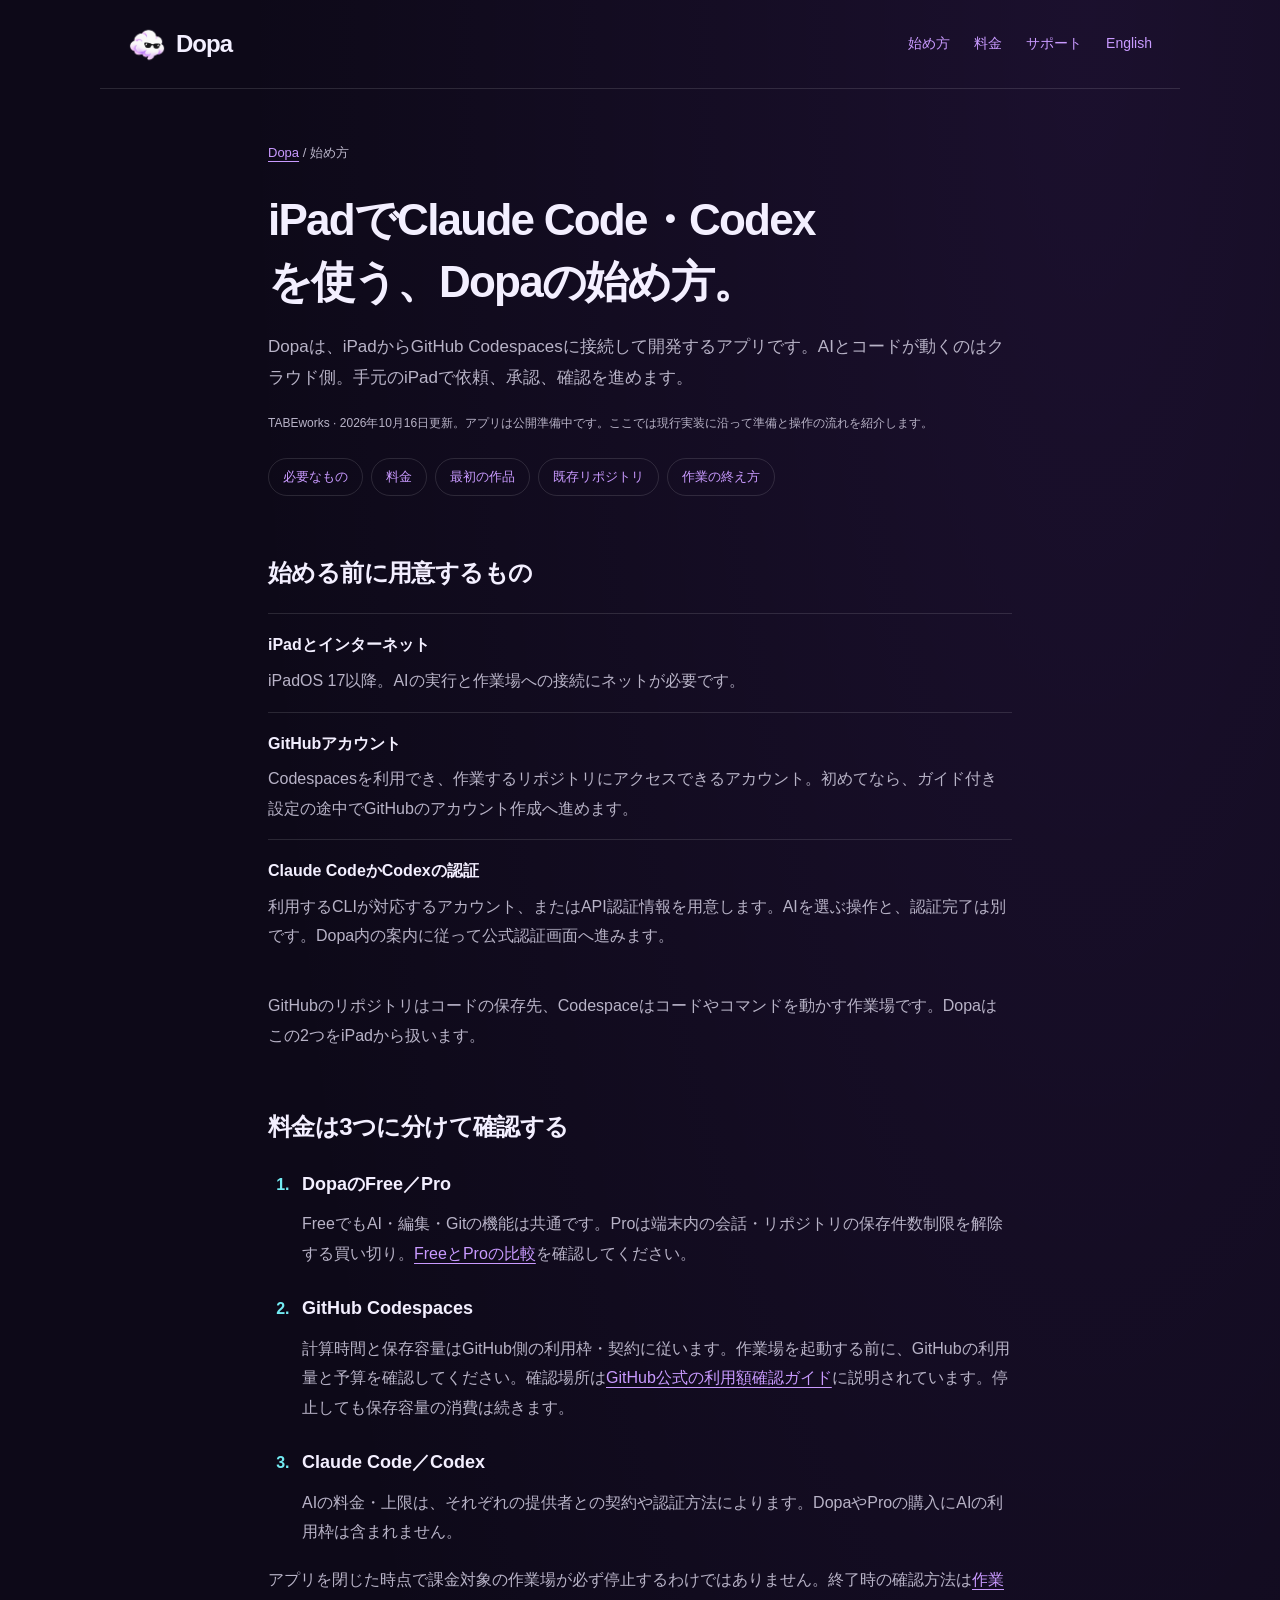
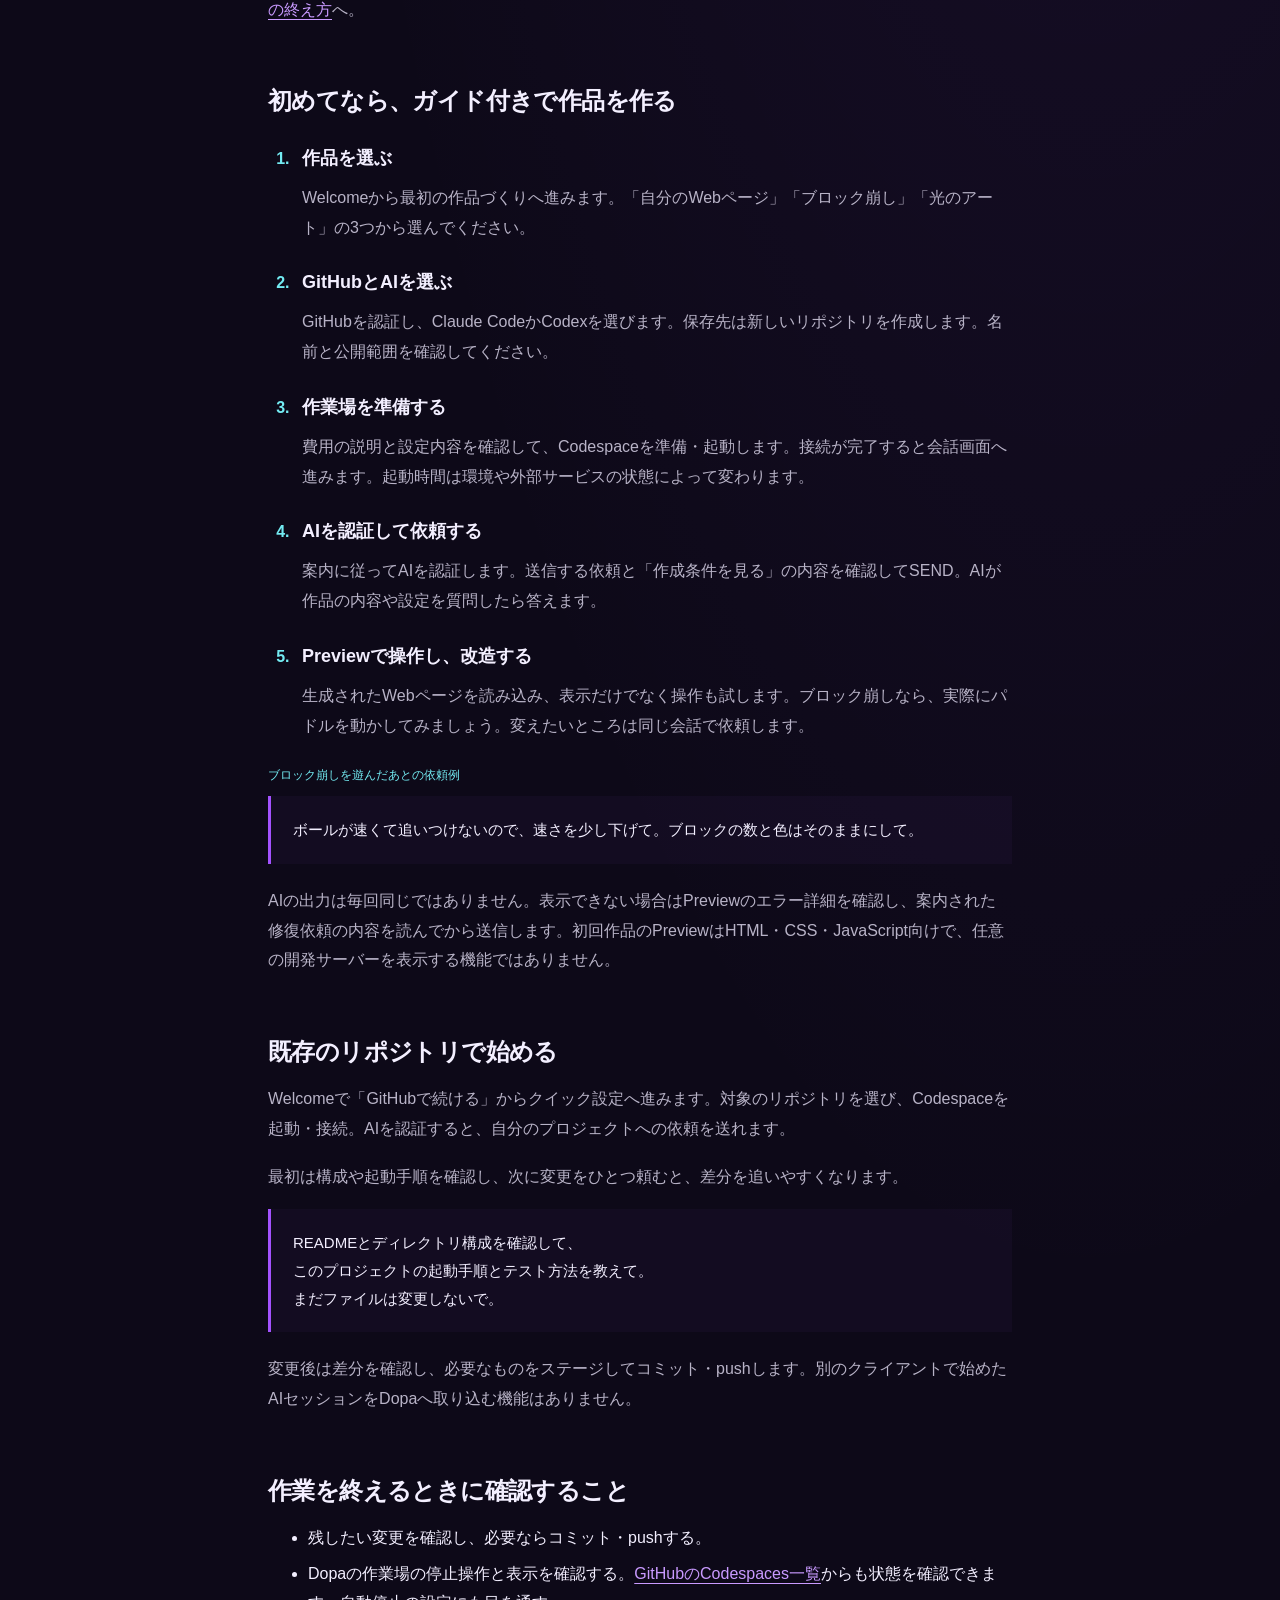
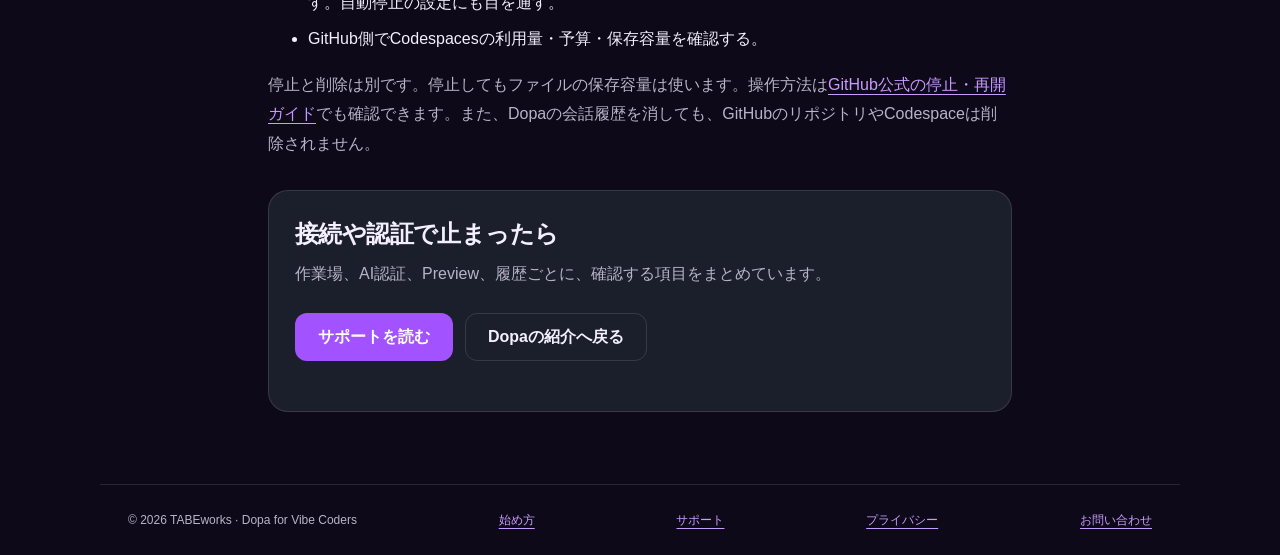
==== getting-started.html @ e8931ab4 "Clarify product content and add discoverable getting-started guide" ====
<!doctype html>
<html lang="ja">
<head>
<meta charset="utf-8">
<meta name="viewport" content="width=device-width,initial-scale=1">
<title>iPadでClaude Code・Codexを使うには？ Dopaの始め方</title>
<meta name="description" content="Dopaで最初の作品を作るまでの手順。iPad、GitHub Codespaces、AI認証の準備、外部サービスの料金、既存リポジトリの接続と作業後の停止を説明します。">
<meta name="theme-color" content="#0d0918">
<link rel="canonical" href="https://tabeworks.github.io/dopa-site/getting-started.html">
<meta property="og:type" content="website">
<meta property="og:site_name" content="Dopa for Vibe Coders">
<meta property="og:locale" content="ja_JP">
<meta property="og:title" content="iPadでClaude Code・Codexを使うには？ Dopaの始め方">
<meta property="og:description" content="Dopaで最初の作品を作るまでの手順。iPad、GitHub Codespaces、AI認証の準備、外部サービスの料金、既存リポジトリの接続と作業後の停止を説明します。">
<meta property="og:url" content="https://tabeworks.github.io/dopa-site/getting-started.html">
<meta property="og:image" content="https://tabeworks.github.io/dopa-site/assets/dopa.png">
<meta property="og:image:width" content="1280">
<meta property="og:image:height" content="1280">
<meta property="og:image:alt" content="Dopaのサングラスをかけたマスコット">
<meta name="twitter:card" content="summary">
<link rel="icon" href="assets/dopa.png">
<link rel="stylesheet" href="style.css?v=014a65d426fb">
</head>
<body>
<a class="skip" href="#main">本文へ / Skip to content</a>
<header class="site-header"><a class="brand" href="./"><img src="assets/dopa.png" alt="" width="38" height="38">Dopa</a><nav aria-label="メインナビゲーション"><a href="getting-started.html">始め方</a><a href="./#plans">料金</a><a href="support.html">サポート</a><a href="./#english" lang="en">English</a></nav></header>
<main id="main" class="guide">
  <nav class="breadcrumb" aria-label="パンくず"><a href="./">Dopa</a><span aria-hidden="true"> / </span><span>始め方</span></nav>
  <h1>iPadでClaude Code・Codexを使う、Dopaの始め方。</h1>
  <p class="lead">Dopaは、iPadからGitHub Codespacesに接続して開発するアプリです。AIとコードが動くのはクラウド側。手元のiPadで依頼、承認、確認を進めます。</p>
  <p class="note">TABEworks · 2026年10月16日更新。アプリは公開準備中です。ここでは現行実装に沿って準備と操作の流れを紹介します。</p>
  <nav class="jump-links" aria-label="このページの内容"><a href="#requirements">必要なもの</a><a href="#costs">料金</a><a href="#first-project">最初の作品</a><a href="#existing-project">既存リポジトリ</a><a href="#finish">作業の終え方</a></nav>

  <section id="requirements"><h2>始める前に用意するもの</h2><dl class="requirements-list"><div><dt>iPadとインターネット</dt><dd>iPadOS 17以降。AIの実行と作業場への接続にネットが必要です。</dd></div><div><dt>GitHubアカウント</dt><dd>Codespacesを利用でき、作業するリポジトリにアクセスできるアカウント。初めてなら、ガイド付き設定の途中でGitHubのアカウント作成へ進めます。</dd></div><div><dt>Claude CodeかCodexの認証</dt><dd>利用するCLIが対応するアカウント、またはAPI認証情報を用意します。AIを選ぶ操作と、認証完了は別です。Dopa内の案内に従って公式認証画面へ進みます。</dd></div></dl><p>GitHubのリポジトリはコードの保存先、Codespaceはコードやコマンドを動かす作業場です。Dopaはこの2つをiPadから扱います。</p></section>

  <section id="costs"><h2>料金は3つに分けて確認する</h2><ol class="guide-steps"><li><h3>DopaのFree／Pro</h3><p>FreeでもAI・編集・Gitの機能は共通です。Proは端末内の会話・リポジトリの保存件数制限を解除する買い切り。<a href="./#plans">FreeとProの比較</a>を確認してください。</p></li><li><h3>GitHub Codespaces</h3><p>計算時間と保存容量はGitHub側の利用枠・契約に従います。作業場を起動する前に、GitHubの利用量と予算を確認してください。確認場所は<a href="https://docs.github.com/en/billing/how-tos/products/estimate-spending">GitHub公式の利用額確認ガイド</a>に説明されています。停止しても保存容量の消費は続きます。</p></li><li><h3>Claude Code／Codex</h3><p>AIの料金・上限は、それぞれの提供者との契約や認証方法によります。DopaやProの購入にAIの利用枠は含まれません。</p></li></ol><p>アプリを閉じた時点で課金対象の作業場が必ず停止するわけではありません。終了時の確認方法は<a href="#finish">作業の終え方</a>へ。</p></section>

  <section id="first-project"><h2>初めてなら、ガイド付きで作品を作る</h2><ol class="guide-steps"><li><h3>作品を選ぶ</h3><p>Welcomeから最初の作品づくりへ進みます。「自分のWebページ」「ブロック崩し」「光のアート」の3つから選んでください。</p></li><li><h3>GitHubとAIを選ぶ</h3><p>GitHubを認証し、Claude CodeかCodexを選びます。保存先は新しいリポジトリを作成します。名前と公開範囲を確認してください。</p></li><li><h3>作業場を準備する</h3><p>費用の説明と設定内容を確認して、Codespaceを準備・起動します。接続が完了すると会話画面へ進みます。起動時間は環境や外部サービスの状態によって変わります。</p></li><li><h3>AIを認証して依頼する</h3><p>案内に従ってAIを認証します。送信する依頼と「作成条件を見る」の内容を確認してSEND。AIが作品の内容や設定を質問したら答えます。</p></li><li><h3>Previewで操作し、改造する</h3><p>生成されたWebページを読み込み、表示だけでなく操作も試します。ブロック崩しなら、実際にパドルを動かしてみましょう。変えたいところは同じ会話で依頼します。</p></li></ol><p class="example-label">ブロック崩しを遊んだあとの依頼例</p><blockquote class="request-example">ボールが速くて追いつけないので、速さを少し下げて。ブロックの数と色はそのままにして。</blockquote><p>AIの出力は毎回同じではありません。表示できない場合はPreviewのエラー詳細を確認し、案内された修復依頼の内容を読んでから送信します。初回作品のPreviewはHTML・CSS・JavaScript向けで、任意の開発サーバーを表示する機能ではありません。</p></section>

  <section id="existing-project"><h2>既存のリポジトリで始める</h2><p>Welcomeで「GitHubで続ける」からクイック設定へ進みます。対象のリポジトリを選び、Codespaceを起動・接続。AIを認証すると、自分のプロジェクトへの依頼を送れます。</p><p>最初は構成や起動手順を確認し、次に変更をひとつ頼むと、差分を追いやすくなります。</p><pre class="request-example">READMEとディレクトリ構成を確認して、
このプロジェクトの起動手順とテスト方法を教えて。
まだファイルは変更しないで。</pre><p>変更後は差分を確認し、必要なものをステージしてコミット・pushします。別のクライアントで始めたAIセッションをDopaへ取り込む機能はありません。</p></section>

  <section id="finish"><h2>作業を終えるときに確認すること</h2><ul><li>残したい変更を確認し、必要ならコミット・pushする。</li><li>Dopaの作業場の停止操作と表示を確認する。<a href="https://github.com/codespaces">GitHubのCodespaces一覧</a>からも状態を確認できます。自動停止の設定にも目を通す。</li><li>GitHub側でCodespacesの利用量・予算・保存容量を確認する。</li></ul><p>停止と削除は別です。停止してもファイルの保存容量は使います。操作方法は<a href="https://docs.github.com/en/codespaces/developing-in-a-codespace/stopping-and-starting-a-codespace">GitHub公式の停止・再開ガイド</a>でも確認できます。また、Dopaの会話履歴を消しても、GitHubのリポジトリやCodespaceは削除されません。</p></section>

  <section class="contact"><h2>接続や認証で止まったら</h2><p>作業場、AI認証、Preview、履歴ごとに、確認する項目をまとめています。</p><div class="actions"><a class="button" href="support.html">サポートを読む</a><a class="button secondary" href="./">Dopaの紹介へ戻る</a></div></section>
</main>
<footer class="site-footer"><p>© 2026 TABEworks · Dopa for Vibe Coders</p><a href="getting-started.html">始め方</a><a href="support.html">サポート</a><a href="privacy.html">プライバシー</a><a href="mailto:contact.tabeworks@gmail.com">お問い合わせ</a></footer>
</body>
</html>
---- style.css ----
:root{color-scheme:dark;--bg:#0d0918;--surface:#0b0e17;--raised:#1b1f2b;--accent:#a352ff;--link:#c99aff;--cyan:#73ebf2;--text:#f3efff;--muted:#b8b3c7;--border:#ffffff1f}
*{box-sizing:border-box}html{scroll-padding-top:24px}body{margin:0;background:var(--bg);color:var(--text);font-family:-apple-system,BlinkMacSystemFont,"Hiragino Sans","Noto Sans",Arial,sans-serif;line-height:1.85;background-image:radial-gradient(ellipse at 85% 0%,#a352ff18,transparent 55%)}a{color:var(--link);text-underline-offset:4px}a:hover{color:var(--cyan)}a:focus-visible,summary:focus-visible{outline:3px solid var(--cyan);outline-offset:6px;border-radius:4px}.skip{position:absolute;top:-100px;left:16px;z-index:2;background:var(--raised);padding:8px 16px}.skip:focus{top:16px}.site-header{max-width:1080px;margin:auto;padding:22px 28px;display:flex;align-items:center;justify-content:space-between;gap:24px;border-bottom:1px solid var(--border)}.brand{color:var(--text);text-decoration:none;font-weight:900;font-size:24px;letter-spacing:-1px;display:flex;align-items:center;gap:10px}.brand img{width:38px;height:38px;object-fit:contain}.site-header nav{display:flex;gap:24px;font-size:14px}.site-header nav a{text-decoration:none}main{max-width:800px;margin:auto;padding:52px 28px 72px}.eyebrow{font:700 12px/1.5 ui-monospace,SFMono-Regular,monospace;letter-spacing:.16em;color:var(--cyan);margin:0 0 14px}h1{font-size:clamp(32px,5.5vw,52px);line-height:1.22;letter-spacing:-.04em;margin:0 0 18px;text-wrap:balance}h2{font-size:24px;line-height:1.4;letter-spacing:-.025em;margin:48px 0 16px}h3{font-size:18px;margin:20px 0 8px}p{margin:0 0 18px;color:var(--muted)}.lead{font-size:17px}.hero{display:grid;grid-template-columns:1fr 220px;align-items:center;gap:24px;margin-bottom:38px}.hero .mascot{width:100%;height:auto;filter:drop-shadow(0 12px 35px #a352ff28)}/* Stepped corners and pointer share one silhouette, including on FAQ pages. */
.speech{--bubble-fill:#2a183f;position:relative;isolation:isolate;padding:16px 20px 28px;color:var(--text);font-weight:700;font-size:14px;line-height:1.65;text-align:center;text-wrap:balance;margin:0 0 4px;filter:drop-shadow(0 3px 0 #07050e)}
.speech::before,.speech::after{content:"";position:absolute;inset:0;z-index:-2;background:#a96cdb;clip-path:polygon(12px 0,calc(100% - 12px) 0,calc(100% - 12px) 4px,calc(100% - 4px) 4px,calc(100% - 4px) 12px,100% 12px,100% calc(100% - 28px),calc(100% - 4px) calc(100% - 28px),calc(100% - 4px) calc(100% - 20px),calc(100% - 12px) calc(100% - 20px),calc(100% - 12px) calc(100% - 16px),calc(50% + 8px) calc(100% - 16px),calc(50% + 8px) calc(100% - 8px),50% calc(100% - 8px),50% 100%,calc(50% - 8px) 100%,calc(50% - 8px) calc(100% - 16px),12px calc(100% - 16px),12px calc(100% - 20px),4px calc(100% - 20px),4px calc(100% - 28px),0 calc(100% - 28px),0 12px,4px 12px,4px 4px,12px 4px)}
.speech::after{inset:2px 2px 3px;background:var(--bubble-fill);z-index:-1}
.jump-links{display:flex;flex-wrap:wrap;gap:8px;margin-top:24px}.jump-links a{border:1px solid var(--border);padding:6px 14px;border-radius:999px;text-decoration:none;font-size:13px}.jump-links a:hover{background:var(--raised)}.notice{border-left:3px solid var(--cyan);padding:12px 18px;background:#73ebf207;margin:24px 0}.notice p:last-child{margin-bottom:0}.faq{border-top:1px solid var(--border)}details{border-bottom:1px solid var(--border);padding:19px 0}summary{cursor:pointer;font-weight:700;line-height:1.6;padding-right:12px}summary::marker{color:var(--accent)}details[open] summary{color:var(--link);margin-bottom:12px}details p,details ul{margin:10px 0 0;padding-left:20px;color:var(--muted)}details ol{padding-left:40px;color:var(--muted)}li+li{margin-top:6px}.contact{background:var(--raised);border:1px solid var(--border);border-radius:20px;padding:26px;margin-top:32px}.contact h2{margin:0 0 8px}.button{display:inline-flex;justify-content:center;align-items:center;background:var(--accent);border:1px solid transparent;border-radius:12px;color:white;text-decoration:none;font-weight:700;min-height:48px;padding:10px 22px;line-height:1.5}.button:hover{background:#8c3bea;color:white}.button.secondary{background:transparent;border-color:var(--border);color:var(--text)}.actions{display:flex;flex-wrap:wrap;gap:12px;margin:24px 0}.contact .email{overflow-wrap:anywhere}.report{border:1px solid var(--border);border-radius:12px;padding:18px;white-space:pre-wrap;font:13px/1.9 ui-monospace,SFMono-Regular,monospace;color:var(--muted);margin:20px 0}.secret{display:flex;align-items:center;gap:14px;border-top:1px solid var(--border);padding-top:16px}.secret img{width:64px;height:64px;object-fit:contain;flex-shrink:0}.secret p{font-size:13px;margin:0}.language-section{margin-top:64px;padding-top:36px;border-top:1px solid #a352ff66}.language-section h2{margin-top:0}.site-footer{border-top:1px solid var(--border);max-width:1080px;margin:auto;padding:24px 28px;display:flex;flex-wrap:wrap;justify-content:space-between;gap:12px;color:var(--muted);font-size:12px}.site-footer p{margin:0}.big-link{display:block;text-decoration:none;border-top:1px solid var(--border);padding:24px 0}.big-link strong{display:block;color:var(--text);font-size:23px}.big-link span{color:var(--muted);font-size:14px}.big-link:hover strong{color:var(--cyan)}@media(max-width:620px){.site-header{padding:18px 20px;gap:12px}.site-header nav{gap:16px;font-size:12px}main{padding:32px 20px 48px}.hero,.hero aside{width:160px;justify-self:end}.hero h1{max-width:14em}.contact{padding:20px}.language-section{margin-top:48px}.site-footer{padding:22px 20px}.jump-links{margin-top:18px}}

/* Product pages */
.home{max-width:1120px;padding-top:54px}
.home .hero{grid-template-columns:minmax(0,1fr) 220px;gap:48px;margin-bottom:48px}
.home h1{font-size:clamp(32px,4.3vw,50px);line-height:1.3;letter-spacing:-.035em}
.home .hero aside{width:100%;max-width:220px;justify-self:center}
.home .hero .mascot{display:block;max-width:220px}
.brand-line{font-size:13px;letter-spacing:.05em}
.hero-requirements{font-size:12px;max-width:600px;margin:18px 0 0}
.home-section{padding:56px 0;border-top:1px solid var(--border);scroll-margin-top:28px}
.home-section h2{font-size:clamp(25px,3vw,36px);line-height:1.4;margin:0 0 22px}
.section-intro{max-width:760px;margin-bottom:28px}
.setup-flow{display:flex;align-items:center;flex-wrap:wrap;gap:24px;margin:28px 0;padding:22px;border:1px solid #73ebf22b;background:#73ebf205}
.setup-flow>span{font-size:17px;font-weight:700}
.setup-detail{display:block;font-size:12px;font-weight:400;color:var(--muted);margin-top:4px}
.setup-flow .setup-arrow{color:var(--cyan)}
.workflow-steps{display:grid;grid-template-columns:repeat(3,minmax(0,1fr));gap:32px;list-style:none;counter-reset:workflow;padding:0;margin:32px 0 0}
.workflow-steps li{counter-increment:workflow}
.workflow-steps li::before{content:"0" counter(workflow);font:600 13px ui-monospace,SFMono-Regular,monospace;color:var(--cyan)}
.workflow-steps h3{margin:12px 0 8px}
.workflow-steps p,.entry-paths p{font-size:14px}
.section-footnote,.note{font-size:12px;color:var(--muted)}
.section-footnote{margin:20px 0 0;max-width:800px}
.entry-paths{display:grid;grid-template-columns:repeat(2,minmax(0,1fr));gap:48px}
.entry-paths h3{margin:8px 0 14px}
.project-list{list-style:none;padding:0;margin:24px 0}
.project-list li{padding:12px 0;border-top:1px solid var(--border)}
.project-list strong,.project-list span{display:block;font-size:14px}
.project-list span{color:var(--muted);margin-top:3px}
.example-label{font-size:12px;color:var(--cyan);margin:24px 0 10px}
.request-example{margin:0 0 22px;padding:20px 22px;border-left:3px solid var(--accent);background:#a352ff0a;color:var(--text);font:inherit;font-size:15px;white-space:pre-wrap;overflow-wrap:anywhere}
.table-wrap{overflow-x:auto}
.plan-table{width:100%;border-collapse:collapse;text-align:left;font-size:14px;line-height:1.7}
.plan-table caption{text-align:left;color:var(--muted);font-size:12px;margin-bottom:12px}
.plan-table th,.plan-table td{padding:16px;border-bottom:1px solid var(--border);vertical-align:top}
.plan-table thead th{background:#a352ff12;color:var(--text)}
.plan-table tbody th{font-weight:500;width:38%}
.plan-table td{color:var(--muted);width:31%}
.home .notice{font-size:14px}
.text-link{font-size:14px;font-weight:600}
.companion{display:grid;grid-template-columns:180px minmax(0,1fr);align-items:center;gap:48px}
.companion-art{width:180px;max-width:100%;justify-self:center}
.companion-art img{width:100%;max-width:180px;height:auto;display:block}
.companion h2{font-size:28px}
.companion p{font-size:14px}
.closing-cta{padding:48px 0}
.closing-cta h2{margin:0 0 16px;font-size:28px}
.english-summary{max-width:800px}
.english-summary p{font-size:14px}
.store-cta{display:flex;align-items:center;flex-wrap:wrap;gap:10px 14px;margin:22px 0 16px}
.store-button{display:inline-flex;align-items:center;gap:14px;min-height:64px;max-width:100%;padding:12px 18px;border:1px solid #ffffff80;border-radius:12px;background:#050507;color:#fff;text-decoration:none;line-height:1.4}
.store-button:hover{background:#1b1724;border-color:var(--cyan);color:#fff}
.store-button svg{flex-shrink:0}
.store-caption{display:block;font-size:10px;font-weight:500;letter-spacing:.03em}
.store-title{display:block;margin-top:3px;font-size:16px;font-weight:700}
.store-status{font-size:11px;color:var(--muted)}
.breadcrumb{font-size:13px;color:var(--muted);margin-bottom:24px}
.guide h1{font-size:clamp(30px,4.2vw,44px);line-height:1.4}
.guide section{scroll-margin-top:24px}
.guide h2{padding-top:12px}
.requirements-list{margin:24px 0}
.requirements-list>div{padding:16px 0;border-top:1px solid var(--border)}
.requirements-list dt{font-weight:700}
.requirements-list dd{margin:6px 0 0;color:var(--muted)}
.guide-steps{padding-left:26px}
.guide-steps li{padding-left:8px;margin-top:24px}
.guide-steps li::marker{color:var(--cyan);font-weight:700}
.guide-steps h3{margin-bottom:8px}
.guide .contact h2{padding:0}
@media(max-width:760px){.home .hero{grid-template-columns:minmax(0,1fr) 170px;gap:20px}.workflow-steps{gap:20px}.entry-paths{gap:28px}.site-header nav{gap:16px}}
@media(max-width:620px){.home{padding-top:32px}.site-header{align-items:flex-start;flex-wrap:wrap}.site-header nav{flex-wrap:wrap;gap:12px 18px;font-size:12px}.home .hero{grid-template-columns:1fr;gap:22px;margin-bottom:30px}.home .hero aside{max-width:160px}.home h1{font-size:32px}.home-section{padding:40px 0}.workflow-steps{grid-template-columns:1fr;gap:20px}.workflow-steps h3{display:inline;margin-left:12px}.workflow-steps p{margin:10px 0 0}.entry-paths{grid-template-columns:1fr;gap:32px}.plan-table{font-size:12px}.plan-table th,.plan-table td{padding:12px 8px}.companion{grid-template-columns:1fr;gap:20px}.companion-art{width:150px}.companion h2{font-size:25px}.setup-flow{gap:16px;padding:18px}.setup-flow>span{font-size:15px}.setup-detail{font-size:11px}.closing-cta{padding:36px 0}.closing-cta h2{font-size:25px}}
@media(max-width:360px){.store-button{padding-inline:14px;gap:10px}.store-title{font-size:14px}.home h1{font-size:28px}}
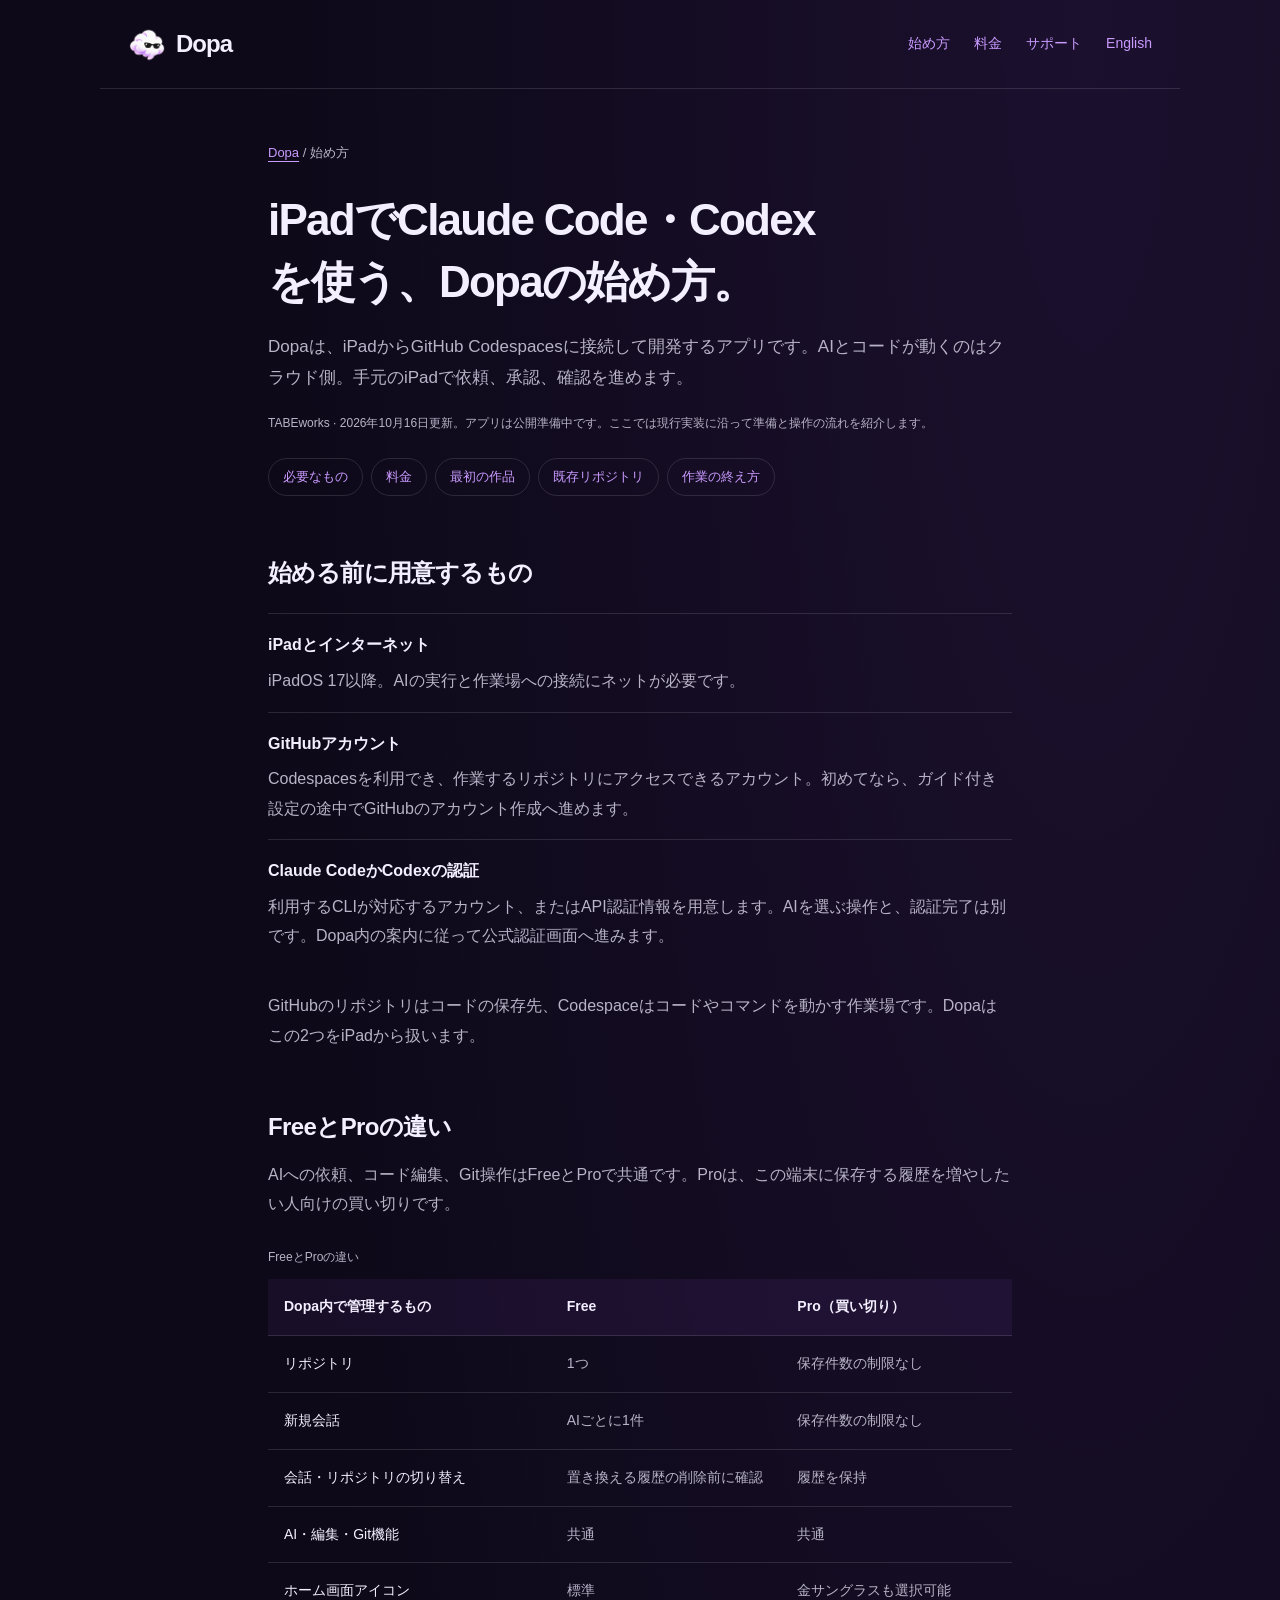
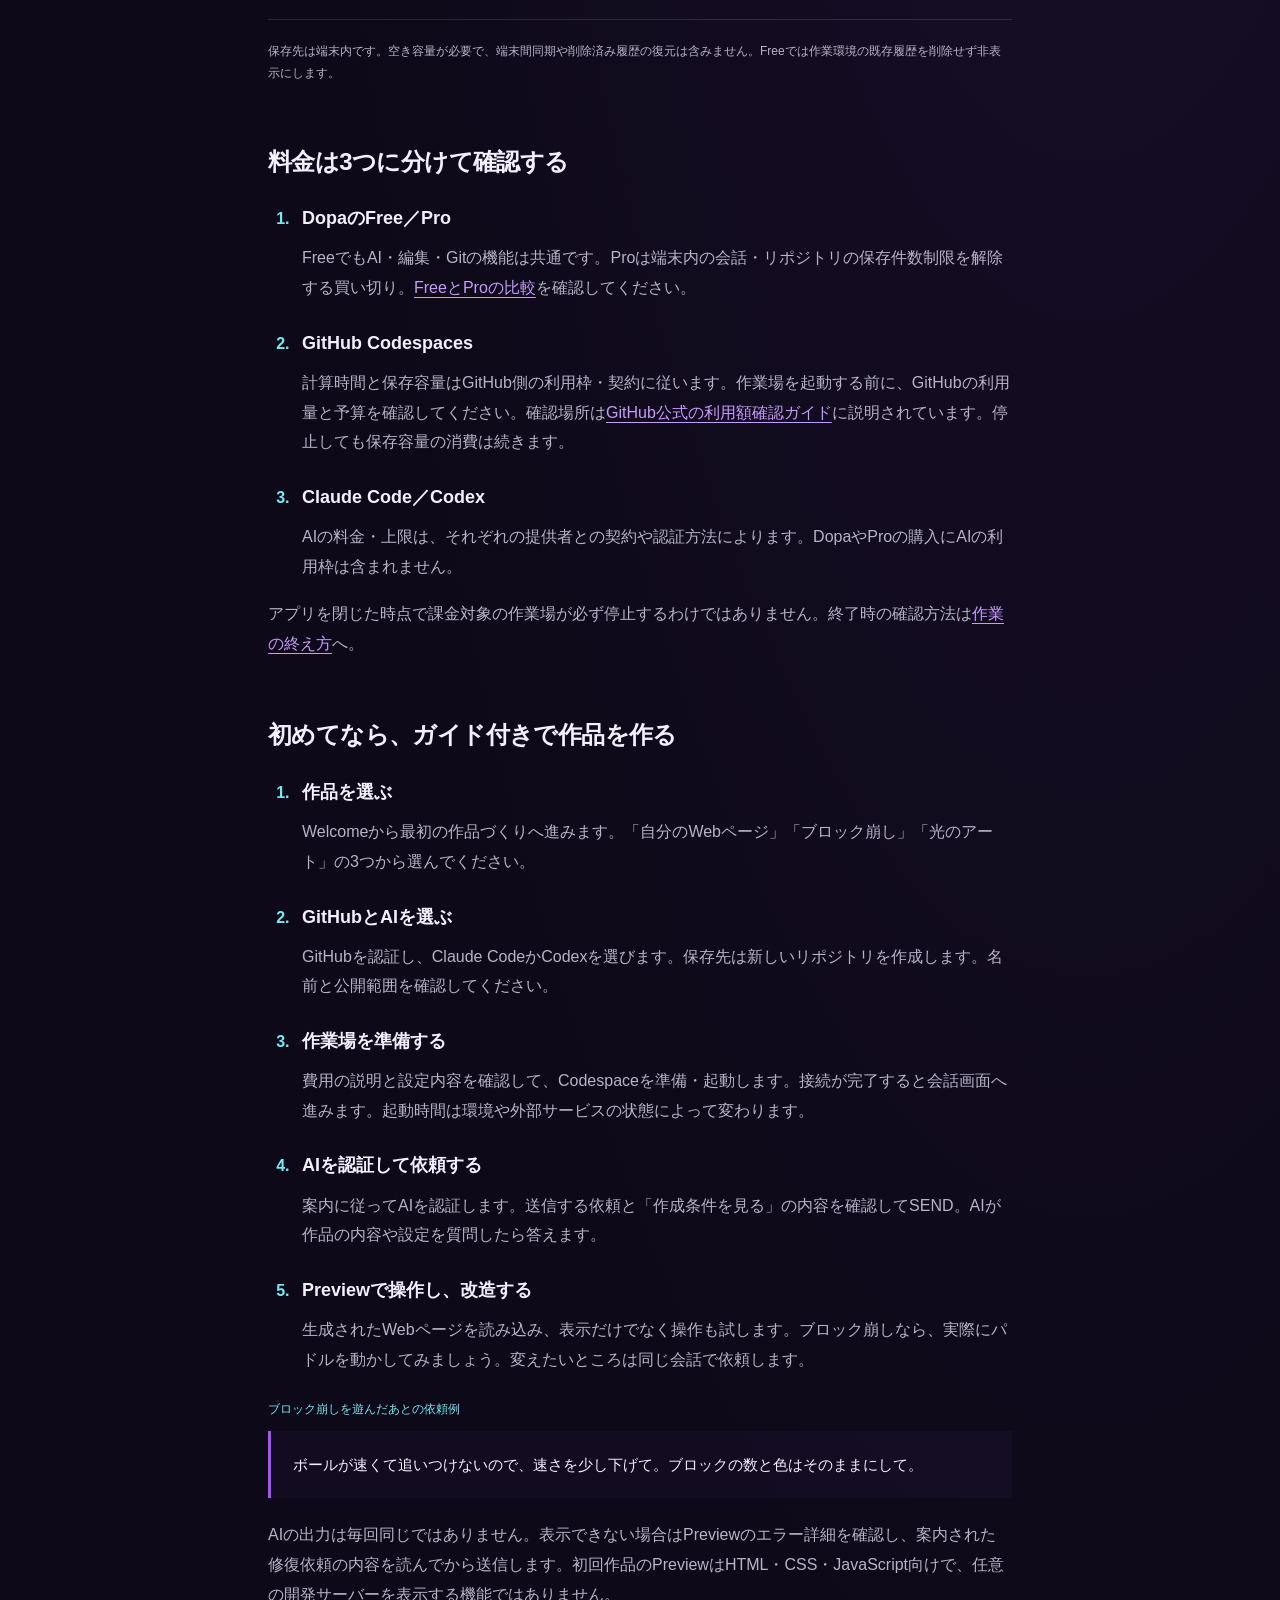
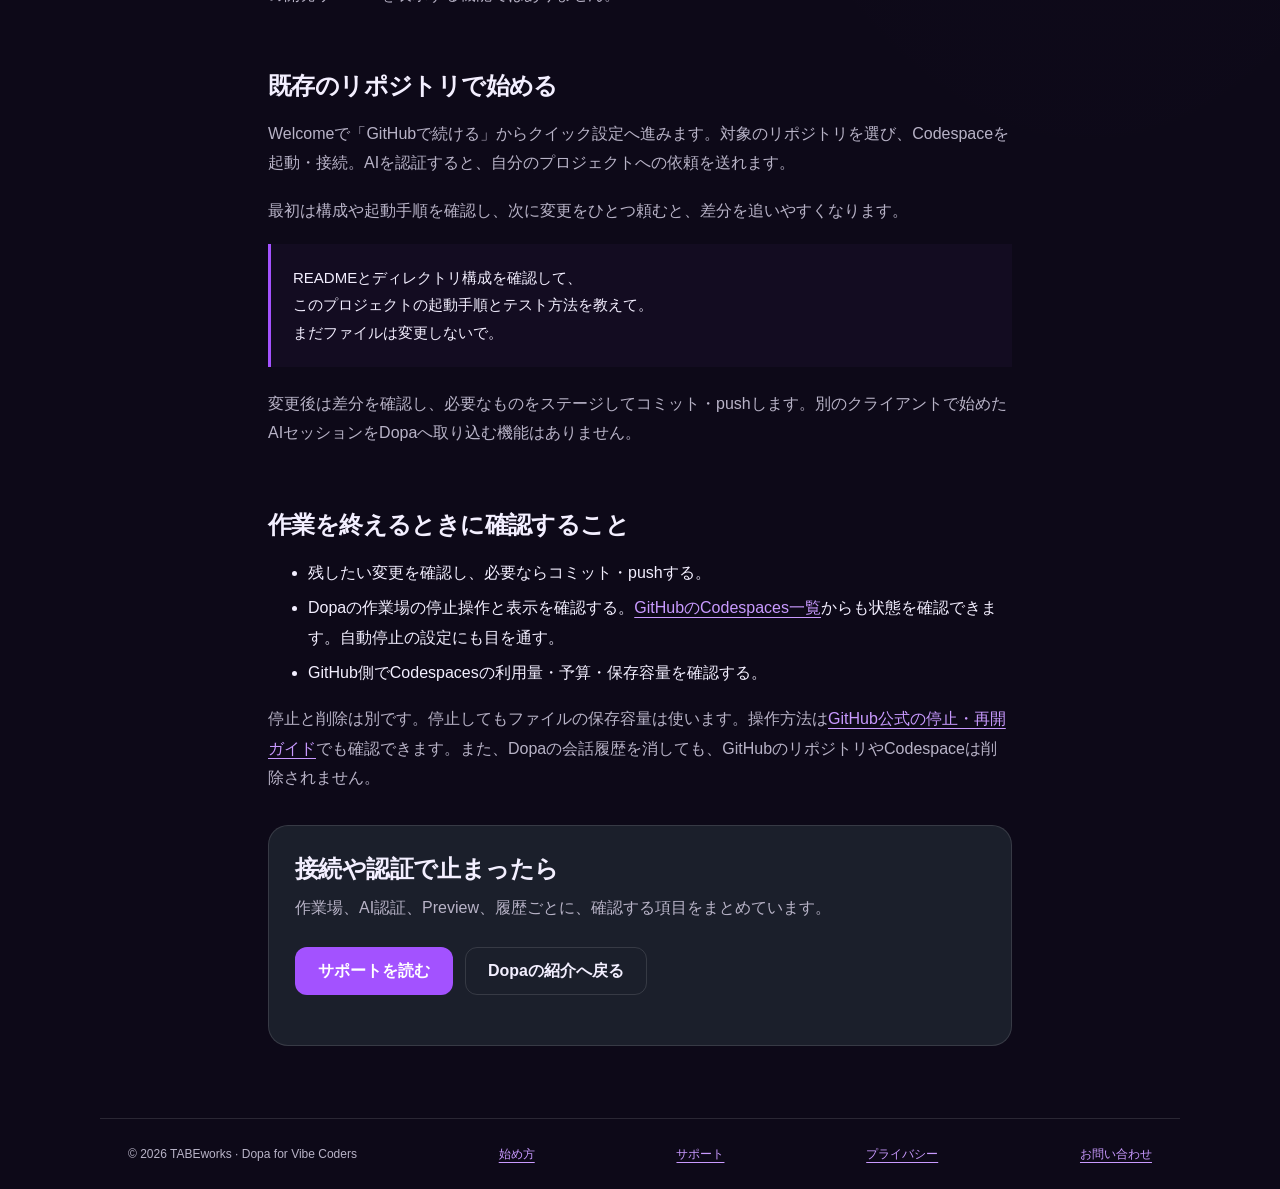
==== commit 682dfbc7: "Shorten landing page and lead with projects and download" ====
--- a/getting-started.html
+++ b/getting-started.html
@@ -19,7 +19,7 @@
 <meta property="og:image:alt" content="Dopaのサングラスをかけたマスコット">
 <meta name="twitter:card" content="summary">
 <link rel="icon" href="assets/dopa.png">
-<link rel="stylesheet" href="style.css?v=014a65d426fb">
+<link rel="stylesheet" href="style.css?v=bd2d092d5919">
 </head>
 <body>
 <a class="skip" href="#main">本文へ / Skip to content</a>
@@ -33,7 +33,14 @@
 
   <section id="requirements"><h2>始める前に用意するもの</h2><dl class="requirements-list"><div><dt>iPadとインターネット</dt><dd>iPadOS 17以降。AIの実行と作業場への接続にネットが必要です。</dd></div><div><dt>GitHubアカウント</dt><dd>Codespacesを利用でき、作業するリポジトリにアクセスできるアカウント。初めてなら、ガイド付き設定の途中でGitHubのアカウント作成へ進めます。</dd></div><div><dt>Claude CodeかCodexの認証</dt><dd>利用するCLIが対応するアカウント、またはAPI認証情報を用意します。AIを選ぶ操作と、認証完了は別です。Dopa内の案内に従って公式認証画面へ進みます。</dd></div></dl><p>GitHubのリポジトリはコードの保存先、Codespaceはコードやコマンドを動かす作業場です。Dopaはこの2つをiPadから扱います。</p></section>
 
-  <section id="costs"><h2>料金は3つに分けて確認する</h2><ol class="guide-steps"><li><h3>DopaのFree／Pro</h3><p>FreeでもAI・編集・Gitの機能は共通です。Proは端末内の会話・リポジトリの保存件数制限を解除する買い切り。<a href="./#plans">FreeとProの比較</a>を確認してください。</p></li><li><h3>GitHub Codespaces</h3><p>計算時間と保存容量はGitHub側の利用枠・契約に従います。作業場を起動する前に、GitHubの利用量と予算を確認してください。確認場所は<a href="https://docs.github.com/en/billing/how-tos/products/estimate-spending">GitHub公式の利用額確認ガイド</a>に説明されています。停止しても保存容量の消費は続きます。</p></li><li><h3>Claude Code／Codex</h3><p>AIの料金・上限は、それぞれの提供者との契約や認証方法によります。DopaやProの購入にAIの利用枠は含まれません。</p></li></ol><p>アプリを閉じた時点で課金対象の作業場が必ず停止するわけではありません。終了時の確認方法は<a href="#finish">作業の終え方</a>へ。</p></section>
+  <section id="plans" aria-labelledby="plans-title">
+  <h2 id="plans-title">FreeとProの違い</h2>
+  <p class="section-intro">AIへの依頼、コード編集、Git操作はFreeとProで共通です。Proは、この端末に保存する履歴を増やしたい人向けの買い切りです。</p>
+  <div class="table-wrap"><table class="plan-table"><caption>FreeとProの違い</caption><thead><tr><th scope="col">Dopa内で管理するもの</th><th scope="col">Free</th><th scope="col">Pro（買い切り）</th></tr></thead><tbody><tr><th scope="row">リポジトリ</th><td>1つ</td><td>保存件数の制限なし</td></tr><tr><th scope="row">新規会話</th><td>AIごとに1件</td><td>保存件数の制限なし</td></tr><tr><th scope="row">会話・リポジトリの切り替え</th><td>置き換える履歴の削除前に確認</td><td>履歴を保持</td></tr><tr><th scope="row">AI・編集・Git機能</th><td>共通</td><td>共通</td></tr><tr><th scope="row">ホーム画面アイコン</th><td>標準</td><td>金サングラスも選択可能</td></tr></tbody></table></div>
+  <p class="section-footnote">保存先は端末内です。空き容量が必要で、端末間同期や削除済み履歴の復元は含みません。Freeでは作業環境の既存履歴を削除せず非表示にします。</p>
+</section>
+
+  <section id="costs"><h2>料金は3つに分けて確認する</h2><ol class="guide-steps"><li><h3>DopaのFree／Pro</h3><p>FreeでもAI・編集・Gitの機能は共通です。Proは端末内の会話・リポジトリの保存件数制限を解除する買い切り。<a href="#plans">FreeとProの比較</a>を確認してください。</p></li><li><h3>GitHub Codespaces</h3><p>計算時間と保存容量はGitHub側の利用枠・契約に従います。作業場を起動する前に、GitHubの利用量と予算を確認してください。確認場所は<a href="https://docs.github.com/en/billing/how-tos/products/estimate-spending">GitHub公式の利用額確認ガイド</a>に説明されています。停止しても保存容量の消費は続きます。</p></li><li><h3>Claude Code／Codex</h3><p>AIの料金・上限は、それぞれの提供者との契約や認証方法によります。DopaやProの購入にAIの利用枠は含まれません。</p></li></ol><p>アプリを閉じた時点で課金対象の作業場が必ず停止するわけではありません。終了時の確認方法は<a href="#finish">作業の終え方</a>へ。</p></section>
 
   <section id="first-project"><h2>初めてなら、ガイド付きで作品を作る</h2><ol class="guide-steps"><li><h3>作品を選ぶ</h3><p>Welcomeから最初の作品づくりへ進みます。「自分のWebページ」「ブロック崩し」「光のアート」の3つから選んでください。</p></li><li><h3>GitHubとAIを選ぶ</h3><p>GitHubを認証し、Claude CodeかCodexを選びます。保存先は新しいリポジトリを作成します。名前と公開範囲を確認してください。</p></li><li><h3>作業場を準備する</h3><p>費用の説明と設定内容を確認して、Codespaceを準備・起動します。接続が完了すると会話画面へ進みます。起動時間は環境や外部サービスの状態によって変わります。</p></li><li><h3>AIを認証して依頼する</h3><p>案内に従ってAIを認証します。送信する依頼と「作成条件を見る」の内容を確認してSEND。AIが作品の内容や設定を質問したら答えます。</p></li><li><h3>Previewで操作し、改造する</h3><p>生成されたWebページを読み込み、表示だけでなく操作も試します。ブロック崩しなら、実際にパドルを動かしてみましょう。変えたいところは同じ会話で依頼します。</p></li></ol><p class="example-label">ブロック崩しを遊んだあとの依頼例</p><blockquote class="request-example">ボールが速くて追いつけないので、速さを少し下げて。ブロックの数と色はそのままにして。</blockquote><p>AIの出力は毎回同じではありません。表示できない場合はPreviewのエラー詳細を確認し、案内された修復依頼の内容を読んでから送信します。初回作品のPreviewはHTML・CSS・JavaScript向けで、任意の開発サーバーを表示する機能ではありません。</p></section>
 
--- a/style.css
+++ b/style.css
@@ -3,7 +3,7 @@
 .speech{--bubble-fill:#2a183f;position:relative;isolation:isolate;padding:16px 20px 28px;color:var(--text);font-weight:700;font-size:14px;line-height:1.65;text-align:center;text-wrap:balance;margin:0 0 4px;filter:drop-shadow(0 3px 0 #07050e)}
 .speech::before,.speech::after{content:"";position:absolute;inset:0;z-index:-2;background:#a96cdb;clip-path:polygon(12px 0,calc(100% - 12px) 0,calc(100% - 12px) 4px,calc(100% - 4px) 4px,calc(100% - 4px) 12px,100% 12px,100% calc(100% - 28px),calc(100% - 4px) calc(100% - 28px),calc(100% - 4px) calc(100% - 20px),calc(100% - 12px) calc(100% - 20px),calc(100% - 12px) calc(100% - 16px),calc(50% + 8px) calc(100% - 16px),calc(50% + 8px) calc(100% - 8px),50% calc(100% - 8px),50% 100%,calc(50% - 8px) 100%,calc(50% - 8px) calc(100% - 16px),12px calc(100% - 16px),12px calc(100% - 20px),4px calc(100% - 20px),4px calc(100% - 28px),0 calc(100% - 28px),0 12px,4px 12px,4px 4px,12px 4px)}
 .speech::after{inset:2px 2px 3px;background:var(--bubble-fill);z-index:-1}
-.jump-links{display:flex;flex-wrap:wrap;gap:8px;margin-top:24px}.jump-links a{border:1px solid var(--border);padding:6px 14px;border-radius:999px;text-decoration:none;font-size:13px}.jump-links a:hover{background:var(--raised)}.notice{border-left:3px solid var(--cyan);padding:12px 18px;background:#73ebf207;margin:24px 0}.notice p:last-child{margin-bottom:0}.faq{border-top:1px solid var(--border)}details{border-bottom:1px solid var(--border);padding:19px 0}summary{cursor:pointer;font-weight:700;line-height:1.6;padding-right:12px}summary::marker{color:var(--accent)}details[open] summary{color:var(--link);margin-bottom:12px}details p,details ul{margin:10px 0 0;padding-left:20px;color:var(--muted)}details ol{padding-left:40px;color:var(--muted)}li+li{margin-top:6px}.contact{background:var(--raised);border:1px solid var(--border);border-radius:20px;padding:26px;margin-top:32px}.contact h2{margin:0 0 8px}.button{display:inline-flex;justify-content:center;align-items:center;background:var(--accent);border:1px solid transparent;border-radius:12px;color:white;text-decoration:none;font-weight:700;min-height:48px;padding:10px 22px;line-height:1.5}.button:hover{background:#8c3bea;color:white}.button.secondary{background:transparent;border-color:var(--border);color:var(--text)}.actions{display:flex;flex-wrap:wrap;gap:12px;margin:24px 0}.contact .email{overflow-wrap:anywhere}.report{border:1px solid var(--border);border-radius:12px;padding:18px;white-space:pre-wrap;font:13px/1.9 ui-monospace,SFMono-Regular,monospace;color:var(--muted);margin:20px 0}.secret{display:flex;align-items:center;gap:14px;border-top:1px solid var(--border);padding-top:16px}.secret img{width:64px;height:64px;object-fit:contain;flex-shrink:0}.secret p{font-size:13px;margin:0}.language-section{margin-top:64px;padding-top:36px;border-top:1px solid #a352ff66}.language-section h2{margin-top:0}.site-footer{border-top:1px solid var(--border);max-width:1080px;margin:auto;padding:24px 28px;display:flex;flex-wrap:wrap;justify-content:space-between;gap:12px;color:var(--muted);font-size:12px}.site-footer p{margin:0}.big-link{display:block;text-decoration:none;border-top:1px solid var(--border);padding:24px 0}.big-link strong{display:block;color:var(--text);font-size:23px}.big-link span{color:var(--muted);font-size:14px}.big-link:hover strong{color:var(--cyan)}@media(max-width:620px){.site-header{padding:18px 20px;gap:12px}.site-header nav{gap:16px;font-size:12px}main{padding:32px 20px 48px}.hero,.hero aside{width:160px;justify-self:end}.hero h1{max-width:14em}.contact{padding:20px}.language-section{margin-top:48px}.site-footer{padding:22px 20px}.jump-links{margin-top:18px}}
+.jump-links{display:flex;flex-wrap:wrap;gap:8px;margin-top:24px}.jump-links a{border:1px solid var(--border);padding:6px 14px;border-radius:999px;text-decoration:none;font-size:13px}.jump-links a:hover{background:var(--raised)}.notice{border-left:3px solid var(--cyan);padding:12px 18px;background:#73ebf207;margin:24px 0}.notice p:last-child{margin-bottom:0}.faq{border-top:1px solid var(--border)}details{border-bottom:1px solid var(--border);padding:19px 0}summary{cursor:pointer;font-weight:700;line-height:1.6;padding-right:12px}summary::marker{color:var(--accent)}details[open] summary{color:var(--link);margin-bottom:12px}details p,details ul{margin:10px 0 0;padding-left:20px;color:var(--muted)}details ol{padding-left:40px;color:var(--muted)}li+li{margin-top:6px}.contact{background:var(--raised);border:1px solid var(--border);border-radius:20px;padding:26px;margin-top:32px}.contact h2{margin:0 0 8px}.button{display:inline-flex;justify-content:center;align-items:center;background:var(--accent);border:1px solid transparent;border-radius:12px;color:white;text-decoration:none;font-weight:700;min-height:48px;padding:10px 22px;line-height:1.5}.button:hover{background:#8c3bea;color:white}.button.secondary{background:transparent;border-color:var(--border);color:var(--text)}.actions{display:flex;flex-wrap:wrap;gap:12px;margin:24px 0}.contact .email{overflow-wrap:anywhere}.report{border:1px solid var(--border);border-radius:12px;padding:18px;white-space:pre-wrap;font:13px/1.9 ui-monospace,SFMono-Regular,monospace;color:var(--muted);margin:20px 0}.secret{display:flex;align-items:center;gap:14px;border-top:1px solid var(--border);padding-top:16px}.secret img{width:64px;height:64px;object-fit:contain;flex-shrink:0}.secret p{font-size:13px;margin:0}.language-section{margin-top:64px;padding-top:36px;border-top:1px solid #a352ff66}.language-section h2{margin-top:0}.site-footer{border-top:1px solid var(--border);max-width:1080px;margin:auto;padding:24px 28px;display:flex;flex-wrap:wrap;justify-content:space-between;gap:12px;color:var(--muted);font-size:12px}.site-footer p{margin:0}.big-link{display:block;text-decoration:none;border-top:1px solid var(--border);padding:24px 0}.big-link strong{display:block;color:var(--text);font-size:23px}.big-link span{color:var(--muted);font-size:14px}.big-link:hover strong{color:var(--cyan)}@media(max-width:620px){.site-header{padding:18px 20px;gap:12px}.site-header nav{gap:16px;font-size:12px}main{padding:32px 20px 48px}.hero{grid-template-columns:1fr;gap:20px}.hero aside{width:160px;justify-self:end}.hero h1{max-width:14em}.contact{padding:20px}.language-section{margin-top:48px}.site-footer{padding:22px 20px}.jump-links{margin-top:18px}}
 
 /* Product pages */
 .home{max-width:1120px;padding-top:54px}
@@ -76,3 +76,39 @@
 @media(max-width:760px){.home .hero{grid-template-columns:minmax(0,1fr) 170px;gap:20px}.workflow-steps{gap:20px}.entry-paths{gap:28px}.site-header nav{gap:16px}}
 @media(max-width:620px){.home{padding-top:32px}.site-header{align-items:flex-start;flex-wrap:wrap}.site-header nav{flex-wrap:wrap;gap:12px 18px;font-size:12px}.home .hero{grid-template-columns:1fr;gap:22px;margin-bottom:30px}.home .hero aside{max-width:160px}.home h1{font-size:32px}.home-section{padding:40px 0}.workflow-steps{grid-template-columns:1fr;gap:20px}.workflow-steps h3{display:inline;margin-left:12px}.workflow-steps p{margin:10px 0 0}.entry-paths{grid-template-columns:1fr;gap:32px}.plan-table{font-size:12px}.plan-table th,.plan-table td{padding:12px 8px}.companion{grid-template-columns:1fr;gap:20px}.companion-art{width:150px}.companion h2{font-size:25px}.setup-flow{gap:16px;padding:18px}.setup-flow>span{font-size:15px}.setup-detail{font-size:11px}.closing-cta{padding:36px 0}.closing-cta h2{font-size:25px}}
 @media(max-width:360px){.store-button{padding-inline:14px;gap:10px}.store-title{font-size:14px}.home h1{font-size:28px}}
+
+/* Short landing page: show the idea first, route details to the guide. */
+.home{padding-top:48px;max-width:1060px}
+.home .hero{grid-template-columns:minmax(0,1fr) 210px;gap:48px;margin-bottom:42px;width:100%}
+.home h1{font-size:clamp(36px,5.8vw,62px);line-height:1.22;margin-bottom:22px}
+.home .hero aside{max-width:200px}
+.home .hero .mascot{width:180px;margin:auto}
+.home .hero .speech{font-size:14px}
+.home .lead{font-size:17px}
+.home h2{font-size:clamp(22px,3vw,30px);line-height:1.4;margin:0 0 12px}
+.showcase{padding:36px 0;border-top:1px solid var(--border)}
+.showcase>p{font-size:14px}
+.project-gallery{display:grid;grid-template-columns:repeat(3,minmax(0,1fr));gap:16px;margin-top:22px}
+.project-tile{display:block;text-decoration:none;background:#14101f;border:1px solid #ffffff1f;min-width:0}
+.project-tile:hover{border-color:var(--link);background:#1b1428}
+.project-picture{display:block;width:100%;height:auto;max-height:145px}
+.project-tile>div{padding:6px 18px 18px}
+.project-tile h3{display:flex;justify-content:space-between;gap:8px;margin:0 0 6px;font-size:17px;color:var(--text)}
+.project-tile h3 span{color:var(--link)}
+.project-tile p{font-size:12px;margin:0}
+.showcase .showcase-note{font-size:11px;margin:14px 0 0}
+.showcase-note a{display:inline-block;margin-left:10px}
+.mobile-break{display:none}
+.compact-workflow{padding:32px 0;border-top:1px solid var(--border)}
+.verb-flow{display:flex;flex-wrap:wrap;gap:16px 32px;list-style:none;padding:0;margin:24px 0 16px;font-size:16px;font-weight:700}
+.verb-flow span{color:var(--cyan);font:11px ui-monospace,SFMono-Regular,monospace;margin-right:8px}
+.compact-workflow p{font-size:13px;margin:0}
+.compact-plans{padding:24px 0;border-top:1px solid var(--border)}
+.compact-plans>p:first-child{font-size:14px;margin-bottom:10px}
+.compact-plans strong{color:var(--text)}
+.compact-plans .note{margin-bottom:0}
+.english-brief{font-size:13px;border-top:1px solid var(--border);border-bottom:0;padding-bottom:0}
+.english-brief p{padding-left:0}
+@media(max-width:760px){.home .hero{grid-template-columns:minmax(0,1fr) 170px;gap:20px}}
+@media(max-width:620px){.home{padding-top:30px}.home .hero{grid-template-columns:1fr;gap:18px;margin-bottom:24px}.home h1{font-size:40px}.home .hero aside{display:flex;align-items:center;justify-content:center;gap:12px;width:100%;max-width:100%}.home .hero .speech{max-width:200px;margin:0;font-size:12px;flex:0 1 200px}.home .hero .mascot{width:72px;max-width:72px;height:auto;margin:0}.home .lead{font-size:15px}.project-gallery{grid-template-columns:1fr;gap:10px}.project-tile{display:grid;grid-template-columns:100px minmax(0,1fr);align-items:center;min-height:86px}.project-picture{width:100px}.project-tile>div{padding:12px 14px 12px 0}.project-tile h3{font-size:16px}.showcase{padding:28px 0}.showcase-note a{margin:6px 0 0;display:block}.mobile-break{display:initial}.verb-flow{gap:12px 20px;font-size:14px}.compact-workflow{padding:28px 0}.compact-plans>p:first-child a{display:inline-block}.store-cta{margin-bottom:0}}
+@media(max-width:360px){.home h1{font-size:35px}}
